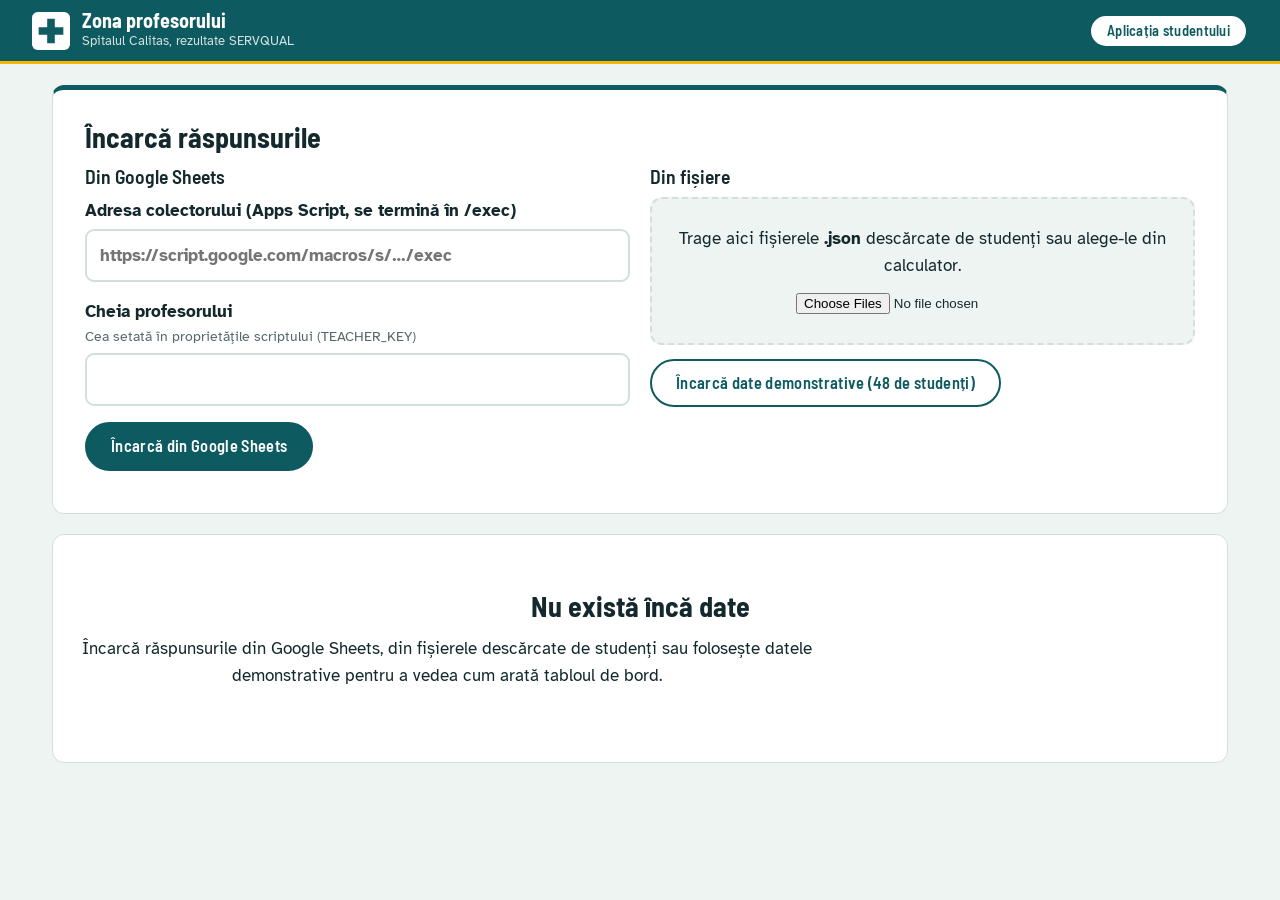
==== profesor.html @ 374f93da "Add files via upload" ====
<!doctype html>
<html lang="ro">
<head>
<meta charset="utf-8">
<meta name="viewport" content="width=device-width, initial-scale=1">
<meta name="robots" content="noindex">
<title>Zona profesorului</title>
<link rel="stylesheet" href="style.css">
</head>
<body>
<header class="topbar">
  <a class="brand" href="profesor.html" aria-label="Zona profesorului">
    <svg viewBox="0 0 40 40" aria-hidden="true"><rect width="40" height="40" rx="6" fill="#fff"/><path d="M16 7h8v9h9v8h-9v9h-8v-9H7v-8h9z" fill="#0f5c63"/></svg>
    <div><b>Zona profesorului</b><span>Spitalul Calitas, rezultate SERVQUAL</span></div>
  </a>
  <div class="sp"></div>
  <a class="btn small" href="./" style="background:#fff">Aplicația studentului</a>
</header>

<div class="twrap">
  <section class="card signed noprint" id="connect">
    <div class="mini connect-mini"><span id="loadedmsg"></span><button class="btn small" id="btn-change">Schimbă sau adaugă date</button></div>
    <div class="full">
    <h2>Încarcă răspunsurile</h2>
    <div class="grid2">
      <div>
        <h3>Din Google Sheets</h3>
        <label class="f">Adresa colectorului (Apps Script, se termină în /exec)
          <input type="text" id="endpoint" placeholder="https://script.google.com/macros/s/…/exec" autocomplete="off"></label>
        <label class="f">Cheia profesorului <span class="h">Cea setată în proprietățile scriptului (TEACHER_KEY)</span>
          <input type="text" id="tkey" autocomplete="off" style="-webkit-text-security:disc"></label>
        <button class="btn primary" id="btn-load">Încarcă din Google Sheets</button>
      </div>
      <div>
        <h3>Din fișiere</h3>
        <div class="drop" id="drop"><p style="margin:0 0 10px">Trage aici fișierele <b>.json</b> descărcate de studenți sau alege-le din calculator.</p>
          <input type="file" id="files" accept=".json,application/json" multiple></div>
        <p style="margin:14px 0 0"><button class="btn" id="btn-demo">Încarcă date demonstrative (48 de studenți)</button></p>
      </div>
    </div>
    </div>
    <p class="status" id="status" role="status"></p>
  </section>

  <div id="dash"></div>
</div>

<script src="config.js"></script>
<script src="content.js"></script>
<script src="cheie.js" onerror="void 0"></script>
<script src="core.js"></script>
<script src="demo.js"></script>
<script src="teacher.js"></script>
</body>
</html>
---- style.css ----
@import url('https://fonts.googleapis.com/css2?family=Atkinson+Hyperlegible:ital,wght@0,400;0,700;1,400&family=Barlow+Semi+Condensed:wght@500;600;700&display=swap');

/* Direcție vizuală: semnalistică de spital (verde-petrol, galben de orientare) și obiectele
   unui pacient: bon de ordine, brățară de identificare, fișă. */
:root {
  --ink: #14292d;
  --muted: #55696b;
  --paper: #eef4f2;
  --paper-2: #e3ece9;
  --card: #ffffff;
  --line: #d3dfdc;
  --sign: #0e5a61;
  --sign-dark: #083e43;
  --sign-soft: #e0efec;
  --wait: #f4b400;
  --wait-deep: #c98f00;
  --wait-soft: #fff3cc;
  --alert: #b8402f;
  --alert-soft: #fbe5e0;
  --ok: #2c7a57;
  --ok-soft: #def1e6;
  --head: 'Barlow Semi Condensed', 'Arial Narrow', Arial, sans-serif;
  --body: 'Atkinson Hyperlegible', 'Segoe UI', Arial, sans-serif;
  --r: 12px;
  color-scheme: light;
}

* { box-sizing: border-box; }
html { scroll-behavior: smooth; }
body { margin: 0; background: var(--paper); color: var(--ink); font: 17px/1.6 var(--body); -webkit-text-size-adjust: 100%; }
h1, h2, h3, h4 { font-family: var(--head); line-height: 1.12; margin: 0 0 .45em; }
h1 { font-size: clamp(1.8rem, 4vw, 2.6rem); font-weight: 700; }
h2 { font-size: clamp(1.4rem, 3vw, 1.75rem); font-weight: 700; }
h3 { font-size: 1.22rem; font-weight: 600; }
p { margin: 0 0 1em; max-width: 68ch; }
a { color: var(--sign); }
:focus-visible { outline: 3px solid var(--wait); outline-offset: 2px; }
#app:focus { outline: none; }
code { background: var(--paper-2); padding: 1px 5px; border-radius: 4px; font-size: .9em; }

/* ---------- Bara de sus ---------- */
.topbar { background: var(--sign); color: #fff; display: flex; align-items: center; gap: 14px; padding: 10px clamp(14px, 3vw, 32px); position: sticky; top: 0; z-index: 30; box-shadow: 0 3px 0 var(--wait); }
.brand { display: flex; align-items: center; gap: 12px; text-decoration: none; color: #fff; min-width: 0; }
.brand svg { width: 38px; height: 38px; flex: none; }
.brand b { font: 700 1.25rem/1.05 var(--head); display: block; }
.brand span { font-size: .8rem; opacity: .82; display: block; white-space: nowrap; overflow: hidden; text-overflow: ellipsis; }
.topbar .sp { flex: 1; }
.timer { font: 700 1.2rem/1 var(--head); font-variant-numeric: tabular-nums; text-align: right; background: rgba(255,255,255,.12); padding: 7px 12px; border-radius: 8px; }
.timer small { display: block; font: 400 .7rem/1.3 var(--body); opacity: .85; }

/* ---------- Schelet ---------- */
.shell { display: grid; grid-template-columns: 230px minmax(0, 1fr); gap: 34px; max-width: 1180px; margin: 0 auto; padding: 30px clamp(14px, 3vw, 32px) 90px; }
.rail { position: sticky; top: 88px; align-self: start; }
.rail ol { list-style: none; margin: 0; padding: 0; position: relative; }
.rail ol::before { content: ''; position: absolute; left: 9px; top: 12px; bottom: 12px; width: 2px; background: var(--line); }
.rail li { padding: 7px 0 7px 32px; position: relative; color: var(--muted); font-size: .95rem; line-height: 1.25; }
.rail li::before { content: ''; position: absolute; left: 2px; top: 9px; width: 16px; height: 16px; border-radius: 50%; background: var(--paper); border: 2px solid var(--line); }
.rail li.done { color: var(--ink); }
.rail li.done::before { background: var(--sign); border-color: var(--sign); box-shadow: inset 0 0 0 3px var(--paper); }
.rail li.cur { color: var(--ink); font-weight: 700; }
.rail li.cur::before { background: var(--wait); border-color: var(--sign-dark); width: 20px; height: 20px; left: 0; top: 7px; }
.rail li small { display: block; font-weight: 400; color: var(--muted); font-size: .76rem; }
.rail .who { margin-top: 22px; padding: 12px 14px; background: var(--card); border: 1px solid var(--line); border-radius: 10px; font-size: .88rem; }
.rail .who b { display: block; font: 700 1.05rem/1.2 var(--head); }
.rail .reset { margin-top: 14px; font-size: .82rem; }
.mobile-prog { display: none; }
.main { min-width: 0; }

.card { background: var(--card); border: 1px solid var(--line); border-radius: var(--r); padding: clamp(18px, 3vw, 32px); margin-bottom: 20px; }
.card.signed { border-top: 5px solid var(--sign); }
.kicker { font: 600 .95rem/1.2 var(--head); color: var(--sign); margin-bottom: 6px; letter-spacing: .01em; }
.lead { font-size: 1.1rem; line-height: 1.65; }
.muted { color: var(--muted); }
.small { font-size: .88rem; }

/* ---------- Butoane ---------- */
.btn { font: 600 1.02rem/1 var(--head); letter-spacing: .02em; padding: 14px 24px; border-radius: 999px; border: 2px solid var(--sign); background: #fff; color: var(--sign); cursor: pointer; text-decoration: none; display: inline-block; transition: background .15s, transform .1s; }
.btn:hover { background: var(--sign-soft); }
.btn:active { transform: translateY(1px); }
.btn.primary { background: var(--sign); color: #fff; }
.btn.primary:hover { background: var(--sign-dark); }
.btn.go { background: var(--wait); border-color: var(--wait); color: var(--ink); }
.btn.go:hover { background: #ffc61a; }
.btn.warn { border-color: var(--alert); color: var(--alert); }
.btn[disabled] { opacity: .45; cursor: not-allowed; }
.btn.small { padding: 8px 16px; font-size: .9rem; }
.nav { display: flex; justify-content: space-between; gap: 12px; align-items: center; margin-top: 10px; flex-wrap: wrap; }
.nav .msg { flex-basis: 100%; }
.alertbox, .infobox, .waitbox { padding: 14px 18px; border-radius: 10px; margin: 0 0 16px; }
.alertbox { background: var(--alert-soft); border: 1px solid #efc3ba; }
.alertbox ul { margin: .4em 0 0; padding-left: 1.2em; }
.infobox { background: var(--sign-soft); border: 1px solid #c3dfda; }
.waitbox { background: var(--wait-soft); border: 1px solid #f1d98a; }

/* ---------- Formulare ---------- */
label.f { display: block; font-weight: 700; margin: 0 0 16px; }
label.f span.h { font-weight: 400; color: var(--muted); font-size: .88rem; display: block; }
input[type=text], input[type=number], select, textarea { font: inherit; width: 100%; padding: 11px 13px; border: 2px solid var(--line); border-radius: 9px; background: #fff; color: var(--ink); margin-top: 5px; }
input[type=text]:focus, select:focus, textarea:focus { border-color: var(--sign); outline: none; box-shadow: 0 0 0 4px var(--sign-soft); }
textarea { min-height: 110px; resize: vertical; }
.row2 { display: grid; grid-template-columns: 1fr 1fr; gap: 14px; }
.counter { font-size: .8rem; color: var(--muted); text-align: right; font-weight: 400; margin-top: 3px; }
.counter.ok { color: var(--ok); }
.checks { display: grid; grid-template-columns: repeat(auto-fill, minmax(220px, 1fr)); gap: 8px; margin: 8px 0 18px; }
.checks label { display: flex; align-items: center; gap: 10px; border: 2px solid var(--line); padding: 10px 12px; border-radius: 9px; cursor: pointer; background: #fff; font-weight: 400; }
.checks input { width: 18px; height: 18px; accent-color: var(--sign); }
.checks label:has(input:checked) { border-color: var(--sign); background: var(--sign-soft); font-weight: 700; }

/* ---------- Coperta ---------- */
.cover { background: var(--sign); color: #fff; border-radius: 18px; overflow: hidden; display: grid; grid-template-columns: minmax(0, 1.15fr) minmax(0, .85fr); margin-bottom: 22px; position: relative; }
.cover .txt { padding: clamp(24px, 4vw, 44px); }
.cover h1 { color: #fff; font-size: clamp(2rem, 4.6vw, 3rem); line-height: 1.02; margin-bottom: .35em; }
.cover p { opacity: .93; }
.cover .kicker { color: var(--wait); }
.cover .art { position: relative; background: linear-gradient(180deg, #bfe1db 0%, #e2f1ee 100%); min-height: 280px; }
.cover .art svg { position: absolute; left: 0; right: 0; bottom: 0; width: 100%; height: auto; }
.meta { display: flex; flex-wrap: wrap; gap: 10px; margin-top: 18px; }
.meta span { background: rgba(255,255,255,.13); border: 1px solid rgba(255,255,255,.25); border-radius: 999px; padding: 6px 14px; font-size: .9rem; }

/* Bonul de ordine */
.ticket { position: absolute; right: 22px; top: 22px; width: 150px; background: #fff; color: var(--ink); border-radius: 6px; padding: 12px 12px 14px; text-align: center; transform: rotate(4deg); box-shadow: 0 10px 22px rgba(8,62,67,.25); font-size: .72rem; line-height: 1.25; }
.ticket::before, .ticket::after { content: ''; position: absolute; left: 0; right: 0; height: 8px; background: radial-gradient(circle at 5px 0, transparent 4px, #fff 4.5px) 0 0 / 10px 8px repeat-x; }
.ticket::before { top: -7px; transform: rotate(180deg); }
.ticket::after { bottom: -7px; }
.ticket b { display: block; font: 700 2.6rem/1 var(--head); color: var(--sign); letter-spacing: .02em; margin: 2px 0; }
.ticket .now { display: block; margin-top: 8px; padding-top: 8px; border-top: 1px dashed var(--line); color: var(--alert); font-weight: 700; }

.howto { list-style: none; padding: 0; margin: 0 0 1em; display: grid; grid-template-columns: repeat(auto-fit, minmax(128px, 1fr)); gap: 12px; counter-reset: h; }
.howto li { counter-increment: h; background: var(--paper); border-radius: 10px; padding: 14px; font-size: .95rem; line-height: 1.4; }
.howto li::before { content: counter(h); display: grid; place-items: center; width: 30px; height: 30px; border-radius: 50%; background: var(--sign); color: #fff; font: 700 1rem/1 var(--head); margin-bottom: 8px; }

/* ---------- Spitalul ---------- */
.hero { background: var(--sign); color: #fff; border-radius: 18px; padding: clamp(22px, 4vw, 40px); margin-bottom: 20px; position: relative; overflow: hidden; }
.hero::after { content: ''; position: absolute; right: -40px; top: -40px; width: 220px; height: 220px; background: radial-gradient(circle, rgba(255,255,255,.09) 0 60%, transparent 61%); }
.hero .cross { position: absolute; right: 34px; top: 30px; width: 72px; height: 72px; opacity: .9; }
.hero h1 { color: #fff; margin-bottom: .25em; max-width: 18ch; }
.hero p { margin: 0; opacity: .93; max-width: 60ch; }
.hero .kicker { color: var(--wait); }
.hero .motto { font: 600 1.3rem/1.3 var(--head); margin-top: 18px; padding-top: 16px; border-top: 1px solid rgba(255,255,255,.3); }
.stats { display: grid; grid-template-columns: repeat(auto-fit, minmax(150px, 1fr)); gap: 12px; margin-bottom: 20px; }
.stat { padding: 16px 18px; background: var(--card); border: 1px solid var(--line); border-radius: var(--r); }
.stat b { font: 700 2rem/1 var(--head); color: var(--sign); display: block; font-variant-numeric: tabular-nums; }
.stat span { font-size: .85rem; color: var(--muted); display: block; margin-top: 4px; line-height: 1.3; }
.values { display: grid; grid-template-columns: repeat(auto-fit, minmax(210px, 1fr)); gap: 14px; }
.values div { border-left: 4px solid var(--wait); padding: 2px 0 2px 14px; font-size: .95rem; }
.values b { font-family: var(--head); font-size: 1.12rem; display: block; }
.chips { display: flex; flex-wrap: wrap; gap: 8px; padding: 0; list-style: none; margin: 0; }
.chips li { background: var(--sign-soft); color: var(--sign-dark); border-radius: 999px; padding: 6px 14px; font-size: .9rem; }
/* Cartea promisiunilor: arată ca un panou afișat la intrare */
.board { background: #fffdf5; border: 1px solid #ecdca5; border-radius: var(--r); padding: clamp(18px, 3vw, 30px); margin-bottom: 20px; position: relative; }
.board::before, .board::after { content: ''; position: absolute; top: 12px; width: 12px; height: 12px; border-radius: 50%; background: #d9c37a; box-shadow: inset 0 -2px 0 rgba(0,0,0,.15); }
.board::before { left: 14px; } .board::after { right: 14px; }
.charta { list-style: none; padding: 0; margin: 0; counter-reset: p; }
.charta li { counter-increment: p; display: grid; grid-template-columns: 34px 1fr; gap: 12px; padding: 10px 0; border-bottom: 1px dashed #e6d9ac; align-items: start; }
.charta li::before { content: counter(p); font: 700 1rem/30px var(--head); text-align: center; width: 30px; height: 30px; border-radius: 50%; background: var(--wait); color: var(--ink); }
.charta li:last-child { border-bottom: 0; }

/* ---------- Brățara pacientului ---------- */
.band { display: grid; grid-template-columns: 26px minmax(0, 1fr) auto 26px; align-items: stretch; margin: 6px 0 22px; filter: drop-shadow(0 6px 12px rgba(8,62,67,.12)); }
.band .end { background: var(--sign-soft); border: 2px solid #b9d8d3; }
.band .end.l { border-radius: 14px 0 0 14px; border-right: 0; }
.band .end.r { border-radius: 0 14px 14px 0; border-left: 0; background: var(--sign-soft) radial-gradient(circle at 50% 50%, #fff 0 4px, #9cc6bf 4.5px 6px, transparent 6.5px); }
.band .face { background: #fff; border-top: 2px solid #b9d8d3; border-bottom: 2px solid #b9d8d3; padding: 14px 18px; display: grid; grid-template-columns: 64px minmax(0, 1fr); gap: 16px; align-items: center; }
.band .code { background: #fff; border-top: 2px solid #b9d8d3; border-bottom: 2px solid #b9d8d3; padding: 12px 16px; display: flex; flex-direction: column; justify-content: center; align-items: center; gap: 4px; border-left: 1px dashed var(--line); }
.barcode { width: 92px; height: 40px; background: repeating-linear-gradient(90deg, var(--ink) 0 2px, transparent 2px 4px, var(--ink) 4px 5px, transparent 5px 8px, var(--ink) 8px 11px, transparent 11px 12px); }
.band .code small { font: 600 .72rem/1 var(--head); letter-spacing: .12em; color: var(--muted); }
.avatar { width: 64px; height: 64px; border-radius: 50%; background: var(--sign); display: grid; place-items: center; font: 700 1.5rem/1 var(--head); color: #fff; }
.band h1 { font-size: clamp(1.5rem, 3.4vw, 2.1rem); margin: 0 0 4px; }
.band .facts { display: flex; flex-wrap: wrap; gap: 4px 16px; font-size: .9rem; color: var(--muted); }
.band .facts b { color: var(--ink); }
.situatie { font-size: 1.12rem; line-height: 1.7; }
.thought { display: grid; grid-template-columns: 40px 1fr; gap: 14px; align-items: start; background: var(--wait-soft); border-radius: var(--r); padding: 16px 18px; margin-top: 8px; }
.thought svg { width: 40px; height: 40px; }

/* ---------- Scala Likert ---------- */
.dimhead { display: flex; justify-content: space-between; align-items: flex-end; gap: 16px; flex-wrap: wrap; margin-bottom: 4px; }
.dimdots { display: flex; gap: 6px; }
.dimdots i { width: 28px; height: 6px; border-radius: 3px; background: var(--line); }
.dimdots i.on { background: var(--sign); }
.dimdots i.cur { background: var(--wait); }
.modepill { display: inline-flex; align-items: center; gap: 8px; border-radius: 999px; padding: 6px 14px; font: 600 .92rem/1.2 var(--head); margin: 6px 0 14px; }
.modepill.a { background: var(--wait-soft); color: #6d5000; }
.modepill.p { background: var(--sign-soft); color: var(--sign-dark); }
.scalehint { display: grid; grid-template-columns: repeat(5, 56px); gap: 8px; font-size: .74rem; color: var(--muted); margin: 6px 0 2px; line-height: 1.15; }
.scalehint span:last-child { text-align: right; grid-column: 4 / 6; }
.scalehint span:first-child { grid-column: 1 / 3; }
.item { border: 0; padding: 16px 14px; margin: 0 -14px; border-radius: 10px; }
.item + .item { border-top: 1px solid var(--line); border-radius: 0; }
.item.miss { background: var(--alert-soft); border-radius: 10px; box-shadow: inset 4px 0 0 var(--alert); }
.item legend { padding: 0; display: block; margin-bottom: 10px; float: left; width: 100%; line-height: 1.5; }
.item legend .n { display: inline-grid; place-items: center; min-width: 30px; height: 26px; padding: 0 6px; margin-right: 8px; border-radius: 6px; background: var(--paper); font: 700 .95rem/1 var(--head); color: var(--sign); }
.scale { display: flex; gap: 8px; clear: both; flex-wrap: wrap; }
.scale label { position: relative; }
.scale input { position: absolute; opacity: 0; inset: 0; width: 100%; height: 100%; margin: 0; cursor: pointer; }
.scale span { display: grid; place-items: center; width: 56px; height: 46px; border: 2px solid var(--line); border-radius: 10px; background: #fff; font: 700 1.2rem/1 var(--head); color: var(--muted); transition: background .12s, border-color .12s; }
.scale input:hover + span { border-color: var(--sign); color: var(--sign); }
.scale input:checked + span { background: var(--sign); border-color: var(--sign); color: #fff; }
.scale input:focus-visible + span { outline: 3px solid var(--wait); outline-offset: 2px; }
.scale.nps { gap: 5px; }
.scale.nps span { width: 44px; height: 42px; font-size: 1.05rem; }
.progress-line { font-size: .88rem; color: var(--muted); margin: 0; }
.miss:not(.item) { outline: 3px solid var(--alert); outline-offset: 4px; border-radius: 6px; }

/* ---------- Importanță ---------- */
.imp { display: grid; grid-template-columns: minmax(0, 1fr) 80px; gap: 4px 18px; align-items: center; padding: 14px 0; border-bottom: 1px solid var(--line); }
.imp b { font-family: var(--head); font-size: 1.15rem; }
.imp input[type=range] { width: 100%; accent-color: var(--sign); grid-column: 1 / 2; height: 28px; }
.imp .val { font: 700 1.8rem/1 var(--head); text-align: right; grid-row: 1 / 4; grid-column: 2; color: var(--sign); font-variant-numeric: tabular-nums; }
.imp .d { color: var(--muted); font-size: .86rem; grid-column: 1; }
.imp-total { font: 700 1.25rem/1 var(--head); padding: 16px 18px; margin-top: 16px; border-radius: 10px; background: var(--alert-soft); color: var(--alert); }
.imp-total.ok { color: var(--ok); background: var(--ok-soft); }
.impbar { display: flex; height: 14px; border-radius: 7px; overflow: hidden; background: var(--paper-2); margin-top: 10px; }
.impbar i { display: block; height: 100%; border-right: 2px solid #fff; }

/* ---------- Parcursul ---------- */
.journey { display: flex; gap: 0; margin: 0 0 18px; }
.journey span { flex: 1; text-align: center; font: 600 .78rem/1.2 var(--head); color: var(--muted); position: relative; padding-top: 22px; }
.journey span::before { content: ''; position: absolute; top: 4px; left: 50%; width: 14px; height: 14px; margin-left: -7px; border-radius: 50%; background: var(--paper); border: 2px solid var(--line); z-index: 1; }
.journey span::after { content: ''; position: absolute; top: 10px; left: -50%; right: 50%; height: 2px; background: var(--line); }
.journey span:first-child::after { display: none; }
.journey span.done::before { background: var(--sign); border-color: var(--sign); }
.journey span.done::after, .journey span.cur::after { background: var(--sign); }
.journey span.cur { color: var(--ink); }
.journey span.cur::before { background: var(--wait); border-color: var(--sign-dark); width: 18px; height: 18px; margin-left: -9px; top: 2px; }
.moment .mhead { display: flex; gap: 14px; align-items: center; flex-wrap: wrap; margin-bottom: 6px; }
.ora { display: inline-flex; align-items: center; gap: 8px; font: 700 1.15rem/1 var(--head); background: var(--ink); color: #fff; padding: 8px 12px; border-radius: 8px; font-variant-numeric: tabular-nums; }
.ora svg { width: 16px; height: 16px; }
.moment .lead { margin-top: 14px; }
.waitstrip { display: grid; grid-template-columns: auto minmax(0, 1fr); gap: 16px; align-items: center; background: var(--paper); border-radius: 10px; padding: 14px 16px; margin: 16px 0; }
.waitstrip .big { font: 700 1.6rem/1 var(--head); font-variant-numeric: tabular-nums; }
.waitstrip .big small { display: block; font: 400 .74rem/1.3 var(--body); color: var(--muted); }
.mini-bar { display: flex; height: 14px; border-radius: 7px; overflow: hidden; background: var(--line); }
.seg.w, .legend-w { background: repeating-linear-gradient(-45deg, var(--wait) 0 7px, var(--wait-deep) 7px 9px); }
.seg.s, .legend-s { background: var(--sign); }
.promis { display: grid; grid-template-columns: 34px 1fr; gap: 12px; align-items: start; background: #fffdf5; border: 1px solid #ecdca5; padding: 12px 16px; margin: 0 0 16px; font-size: .95rem; border-radius: 10px; }
.promis .pin { width: 30px; height: 30px; border-radius: 50%; background: var(--wait); display: grid; place-items: center; font: 700 1rem/1 var(--head); }
.promis b { font-family: var(--head); display: block; font-size: 1rem; }
.rating { display: grid; grid-template-columns: repeat(5, minmax(0, 1fr)); gap: 8px; margin: 10px 0 4px; }
.rating label { position: relative; }
.rating input { position: absolute; opacity: 0; inset: 0; width: 100%; height: 100%; margin: 0; cursor: pointer; z-index: 1; }
.rating span { display: flex; flex-direction: column; align-items: center; gap: 4px; text-align: center; border: 2px solid var(--line); border-radius: 12px; padding: 10px 4px 8px; font-size: .8rem; background: #fff; line-height: 1.15; transition: background .12s, border-color .12s; }
.rating svg { width: 34px; height: 34px; }
.rating input:hover + span { border-color: var(--sign); }
.rating input:checked + span { background: var(--sign); border-color: var(--sign); color: #fff; }
.rating input:focus-visible + span { outline: 3px solid var(--wait); outline-offset: 2px; }

.fisa { margin: 8px 0 18px; }
.fisa .track { display: flex; height: 44px; border-radius: 10px; overflow: hidden; background: #fff; border: 1px solid var(--line); }
.fisa .track > div { height: 100%; min-width: 3px; }
.fisa .track > div + div { border-left: 2px solid #fff; }
.split { display: grid; grid-template-columns: 1fr 1fr; gap: 12px; margin: 16px 0; }
.split div { border-radius: 10px; padding: 14px 16px; }
.split .w { background: var(--wait-soft); }
.split .s { background: var(--sign-soft); }
.split b { font: 700 2rem/1 var(--head); display: block; font-variant-numeric: tabular-nums; }
.split span { font-size: .88rem; color: var(--muted); }
.rchip { display: inline-grid; place-items: center; width: 30px; height: 26px; border-radius: 6px; font: 700 .95rem/1 var(--head); }
.lg { font-size: .85rem; display: inline-flex; align-items: center; gap: 6px; margin-right: 16px; }
.lg::before { content: ''; display: inline-block; width: 22px; height: 12px; border-radius: 3px; }
.lg.legend-w::before { background: repeating-linear-gradient(-45deg, var(--wait) 0 7px, var(--wait-deep) 7px 9px); }
.lg.legend-s::before { background: var(--sign); }
.lg.a::before { background: var(--wait); }
.lg.p::before { background: var(--sign); }
.lg.legend-w, .lg.legend-s { background: none; }

/* ---------- Rezultate ---------- */
.res-grid { display: grid; grid-template-columns: minmax(0, 1fr) minmax(0, 1fr); gap: 28px; align-items: center; }
.bignum { font: 700 clamp(3.2rem, 8vw, 4.6rem)/1 var(--head); font-variant-numeric: tabular-nums; margin: 4px 0 10px; }
.bignum.neg { color: var(--alert); }
.bignum.pos { color: var(--ok); }
.gauge { margin: 14px 0 18px; }
.gauge .bar { position: relative; height: 14px; border-radius: 7px; background: linear-gradient(90deg, #d9725f 0 37.5%, #f0b27a 37.5% 43.75%, #f4d77a 43.75% 50%, #8cc7a7 50% 100%); }
.gauge .mk { position: absolute; top: -7px; width: 4px; height: 28px; margin-left: -2px; background: var(--ink); border-radius: 2px; }
.gauge .mk::after { content: ''; position: absolute; top: -6px; left: -4px; border: 6px solid transparent; border-top-color: var(--ink); }
.gauge .ticks { display: flex; justify-content: space-between; font-size: .72rem; color: var(--muted); margin-top: 6px; font-variant-numeric: tabular-nums; }
.tag { display: inline-block; font: 600 .85rem/1 var(--head); padding: 6px 10px; border-radius: 999px; letter-spacing: .02em; white-space: nowrap; }
.tag.ok { background: var(--ok-soft); color: var(--ok); }
.tag.low { background: var(--sign-soft); color: var(--sign-dark); }
.tag.mid { background: var(--wait-soft); color: #6d5000; }
.tag.high { background: var(--alert-soft); color: var(--alert); }
.gaplist { list-style: none; padding: 0; margin: 0; }
.gaplist li { display: grid; grid-template-columns: 56px 1fr; gap: 14px; padding: 12px 0; border-bottom: 1px solid var(--line); align-items: start; }
.gaplist li:last-child { border-bottom: 0; }
.gaplist .g { font: 700 1.3rem/1 var(--head); text-align: center; padding: 8px 0; border-radius: 8px; font-variant-numeric: tabular-nums; }
.gaplist .g.neg { background: var(--alert-soft); color: var(--alert); }
.gaplist .g.pos { background: var(--ok-soft); color: var(--ok); }
table.tbl { width: 100%; border-collapse: collapse; font-size: .95rem; }
table.tbl th, table.tbl td { text-align: left; padding: 10px; border-bottom: 1px solid var(--line); vertical-align: top; }
table.tbl th { font: 600 .9rem/1.2 var(--head); background: var(--paper); }
table.tbl thead th:first-child { border-radius: 8px 0 0 8px; }
table.tbl thead th:last-child { border-radius: 0 8px 8px 0; }
table.tbl td.num, table.tbl th.num { text-align: right; font-variant-numeric: tabular-nums; }
.tblwrap { overflow-x: auto; }

/* ---------- Grafice ---------- */
.chart { width: 100%; height: auto; display: block; font-family: var(--body); }
.chart.radar { max-width: 440px; margin: 0 auto; }
.chart .ring { fill: none; stroke: var(--line); stroke-width: 1; }
.chart .spoke, .chart .grid { stroke: var(--line); stroke-width: 1; }
.chart .zero { stroke: var(--ink); stroke-width: 1.5; }
.chart .tick { font-size: 10px; fill: var(--muted); }
.chart .axis { font-size: 12.5px; fill: var(--ink); font-weight: 700; }
.chart .lab { font-size: 12px; fill: var(--ink); }
.chart .val { font-size: 12px; fill: var(--ink); font-weight: 700; font-variant-numeric: tabular-nums; }
.chart .ser { fill-opacity: .18; stroke-width: 2.5; stroke-linejoin: round; }
.chart .ser.a { fill: var(--wait); stroke: var(--wait-deep); }
.chart .ser.p { fill: var(--sign); stroke: var(--sign); }
.chart .dot.a { fill: var(--wait-deep); } .chart .dot.p { fill: var(--sign); }
.chart .bar.neg { fill: var(--alert); }
.chart .bar.pos { fill: var(--ok); }
.chart .bar.hl { stroke: var(--ink); stroke-width: 2; }
.chart .frame { fill: none; stroke: var(--ink); stroke-width: 1.2; }
.chart .q-hot { fill: var(--alert-soft); }
.chart .qlab { font-size: 11px; fill: var(--muted); font-weight: 700; }
.chart .pt { fill: var(--sign); fill-opacity: .9; stroke: #fff; stroke-width: 2; }
.chart .ptl { font-size: 12px; fill: var(--ink); font-weight: 700; }
.legend { text-align: center; margin-top: 6px; }
.hist { display: flex; gap: 10px; align-items: flex-end; height: 170px; padding-top: 12px; }
.hist .hcol { flex: 1; text-align: center; display: flex; flex-direction: column; justify-content: flex-end; }
.hist .hbar { background: var(--sign); border-radius: 6px 6px 0 0; min-height: 2px; }
.hist .hn { font: 700 1rem/1.4 var(--head); }
.hist .hl { font-size: .72rem; color: var(--muted); line-height: 1.2; padding-top: 4px; }

/* ---------- Propuneri ---------- */
.prop { border: 1px solid var(--line); border-radius: var(--r); padding: 20px; margin-bottom: 16px; background: #fff; }
.prop.miss { border-color: var(--alert); box-shadow: inset 4px 0 0 var(--alert); }
.prop h3 { display: flex; gap: 10px; align-items: center; }
.prop h3 .num { display: grid; place-items: center; width: 32px; height: 32px; border-radius: 50%; background: var(--sign); color: #fff; font-size: 1rem; }
.prop h3 em { font-style: normal; font: 600 .78rem/1 var(--head); padding: 4px 9px; border-radius: 999px; background: var(--paper); color: var(--muted); }

/* ---------- Trimitere ---------- */
.done-card { text-align: center; padding: 34px 20px; }
.done-card svg { width: 76px; height: 76px; margin-bottom: 8px; }

/* ---------- Zona profesorului ---------- */
.tnav { position: sticky; top: 61px; z-index: 20; background: var(--paper); border-bottom: 1px solid var(--line); padding: 10px clamp(14px, 3vw, 32px); display: flex; flex-wrap: wrap; gap: 6px; }
.tnav button { font: 600 .95rem/1 var(--head); padding: 10px 14px; border-radius: 999px; color: var(--sign-dark); background: #fff; border: 1px solid var(--line); cursor: pointer; white-space: nowrap; }
.tnav button:hover { background: var(--sign-soft); }
.tnav button[aria-selected=true] { background: var(--sign); color: #fff; border-color: var(--sign); }
.tnav .sp { display: none; }
.tnav .pres { margin-left: auto; background: var(--wait); border-color: var(--wait); color: var(--ink); }
.twrap { max-width: 1240px; margin: 0 auto; padding: 24px clamp(14px, 3vw, 32px) 80px; }
.tsec { margin-bottom: 38px; }
.tsec[hidden] { display: none; }
.tsec > h2 { margin-bottom: .6em; }
.kpis { display: grid; grid-template-columns: repeat(auto-fit, minmax(170px, 1fr)); gap: 12px; margin-bottom: 20px; }
.kpi { background: #fff; border: 1px solid var(--line); padding: 16px 18px; border-radius: var(--r); position: relative; overflow: hidden; }
.kpi::before { content: ''; position: absolute; left: 0; top: 0; bottom: 0; width: 5px; background: var(--sign); }
.kpi b { font: 700 2.3rem/1 var(--head); display: block; font-variant-numeric: tabular-nums; margin-bottom: 4px; }
.kpi span { font-size: .85rem; color: var(--muted); }
.kpi.neg::before { background: var(--alert); } .kpi.neg b { color: var(--alert); }
.kpi.pos::before { background: var(--ok); } .kpi.pos b { color: var(--ok); }
.grid2 { display: grid; grid-template-columns: minmax(0, 1fr) minmax(0, 1fr); gap: 20px; align-items: start; }
.toolbar { display: flex; flex-wrap: wrap; gap: 12px; align-items: end; margin-bottom: 18px; }
.toolbar label.f { margin: 0; min-width: 200px; }
.finding { background: #fff; padding: 14px 18px 14px 22px; margin: 0 0 10px; border-radius: 10px; border: 1px solid var(--line); position: relative; }
.finding::before { content: ''; position: absolute; left: 0; top: 10px; bottom: 10px; width: 4px; border-radius: 2px; background: var(--sign); }
.finding.hot::before { background: var(--alert); }
.finding.good::before { background: var(--ok); }
.finding b { font-family: var(--head); font-size: 1.05rem; }
.action { display: grid; grid-template-columns: 62px 1fr; gap: 16px; padding: 14px 0; border-bottom: 1px solid var(--line); }
.action:last-child { border-bottom: 0; }
.action .gv { font: 700 1.3rem/1 var(--head); text-align: center; align-self: start; padding: 10px 0; border-radius: 8px; background: var(--alert-soft); font-variant-numeric: tabular-nums; }
.action .gv.neg { color: var(--alert); }
.badge { display: inline-block; font: 600 .78rem/1 var(--head); padding: 5px 9px; border-radius: 999px; background: var(--sign-soft); color: var(--sign-dark); margin: 0 4px 4px 0; }
.badge.w { background: var(--wait-soft); color: #6d5000; }
.badge.r { background: var(--alert-soft); color: var(--alert); }
.cards { display: grid; grid-template-columns: repeat(auto-fill, minmax(300px, 1fr)); gap: 14px; }
.pcard { background: #fff; border: 1px solid var(--line); border-radius: var(--r); padding: 16px; font-size: .95rem; }
.pcard dl { margin: 10px 0 0; display: grid; grid-template-columns: auto 1fr; gap: 3px 10px; font-size: .86rem; }
.pcard dt { color: var(--muted); }
.pcard dd { margin: 0; }
.cheie { background: #fff; border: 1px solid var(--line); border-radius: var(--r); padding: 16px 20px; margin-bottom: 14px; }
.cheie ul { margin: .4em 0 0; padding-left: 1.2em; }
.debate { list-style: none; padding: 0; margin: 0; counter-reset: q; display: grid; gap: 12px; }
.debate li { counter-increment: q; background: #fff; border: 1px solid var(--line); border-radius: var(--r); padding: 16px 18px 16px 64px; position: relative; }
.debate li::before { content: counter(q); position: absolute; left: 18px; top: 16px; width: 32px; height: 32px; border-radius: 50%; background: var(--wait); display: grid; place-items: center; font: 700 1.05rem/1 var(--head); }
.debate b { display: block; font-size: 1.05rem; margin-bottom: 4px; }
details.rowd { background: #fff; border: 1px solid var(--line); border-radius: 10px; margin-bottom: 8px; overflow: hidden; }
details.rowd summary { cursor: pointer; padding: 12px 16px; display: grid; grid-template-columns: minmax(160px, 1.4fr) 120px minmax(120px, 1fr) 70px 70px 70px; gap: 10px; align-items: center; font-size: .95rem; list-style: none; }
details.rowd summary::-webkit-details-marker { display: none; }
details.rowd[open] summary { background: var(--sign-soft); }
details.rowd .inner { padding: 16px; border-top: 1px solid var(--line); }
.rowhead { display: grid; grid-template-columns: minmax(160px, 1.4fr) 120px minmax(120px, 1fr) 70px 70px 70px; gap: 10px; padding: 0 17px 8px; font: 600 .85rem/1.2 var(--head); color: var(--muted); }
.drop { border: 2px dashed var(--line); border-radius: var(--r); padding: 26px; text-align: center; background: var(--paper); }
.drop.over { border-color: var(--sign); background: var(--sign-soft); }
.status { font-size: .92rem; margin: 10px 0 0; }
.empty { text-align: center; padding: 56px 20px; }
.connect-mini { display: flex; justify-content: space-between; align-items: center; gap: 12px; flex-wrap: wrap; }

/* Modul de prezentare: text mai mare, fără panoul de încărcare, pentru proiector */
body.present { font-size: 20px; }
body.present #connect { display: none; }
body.present .twrap { max-width: 1400px; }
body.present .kpi b { font-size: 3rem; }
body.present .chart .axis { font-size: 14px; }
body.present .chart .lab, body.present .chart .val { font-size: 13.5px; }

@media (max-width: 880px) {
  .shell { grid-template-columns: 1fr; padding-top: 14px; gap: 0; }
  .rail { display: none; }
  .mobile-prog { display: block; position: sticky; top: 61px; z-index: 10; background: var(--paper); padding: 10px 0; }
  .mobile-prog .bar { height: 8px; background: var(--line); border-radius: 4px; overflow: hidden; }
  .mobile-prog .bar i { display: block; height: 100%; background: var(--sign); border-radius: 4px; }
  .mobile-prog p { margin: 5px 0 0; font-size: .85rem; color: var(--muted); }
  .res-grid, .grid2, .row2, .split { grid-template-columns: 1fr; }
  .cover { grid-template-columns: 1fr; }
  .cover .art { min-height: 200px; order: -1; }
  .ticket { width: 120px; right: 14px; top: 14px; }
  .ticket b { font-size: 2rem; }
  .band { grid-template-columns: 14px minmax(0, 1fr) 14px; }
  .band .code { display: none; }
  .band .face { grid-template-columns: 1fr; padding: 14px; }
  .avatar { width: 52px; height: 52px; font-size: 1.2rem; }
  .hero .cross { width: 44px; height: 44px; right: 18px; top: 18px; }
  .rating span { font-size: .68rem; padding: 8px 2px 6px; }
  .rating svg { width: 28px; height: 28px; }
  .journey span { font-size: 0; }
  details.rowd summary, .rowhead { grid-template-columns: 1fr 1fr; }
  .rowhead { display: none; }
  .tnav { flex-wrap: nowrap; overflow-x: auto; }
  .brand span { display: none; }
  .scale span { width: 52px; }
  .scale.nps span { width: 40px; }
  .scalehint { grid-template-columns: repeat(5, 52px); }
}
@media (max-width: 380px) {
  .scale span { width: 46px; height: 44px; }
  .scale { gap: 6px; }
  .scalehint { grid-template-columns: repeat(5, 46px); gap: 6px; }
}
@media print {
  .topbar, .rail, .mobile-prog, .nav, .tnav, .toolbar, .btn, .noprint { display: none !important; }
  body { background: #fff; font-size: 12pt; }
  .shell, .twrap { display: block; padding: 0; max-width: none; }
  .tsec[hidden] { display: block; }
  .card, .kpi, .finding, .cheie, .pcard { break-inside: avoid; border-color: #999; }
}
@media (prefers-reduced-motion: reduce) { html { scroll-behavior: auto; } * { animation: none !important; transition: none !important; } }

/* Panoul de încărcare restrâns după ce există date */
#connect .mini { display: none; }
#connect.loaded .mini { display: flex; }
#connect.loaded .full { display: none; }
#connect.loaded { padding: 14px 22px; border-top-width: 1px; }
#connect.loaded .status { display: none; }
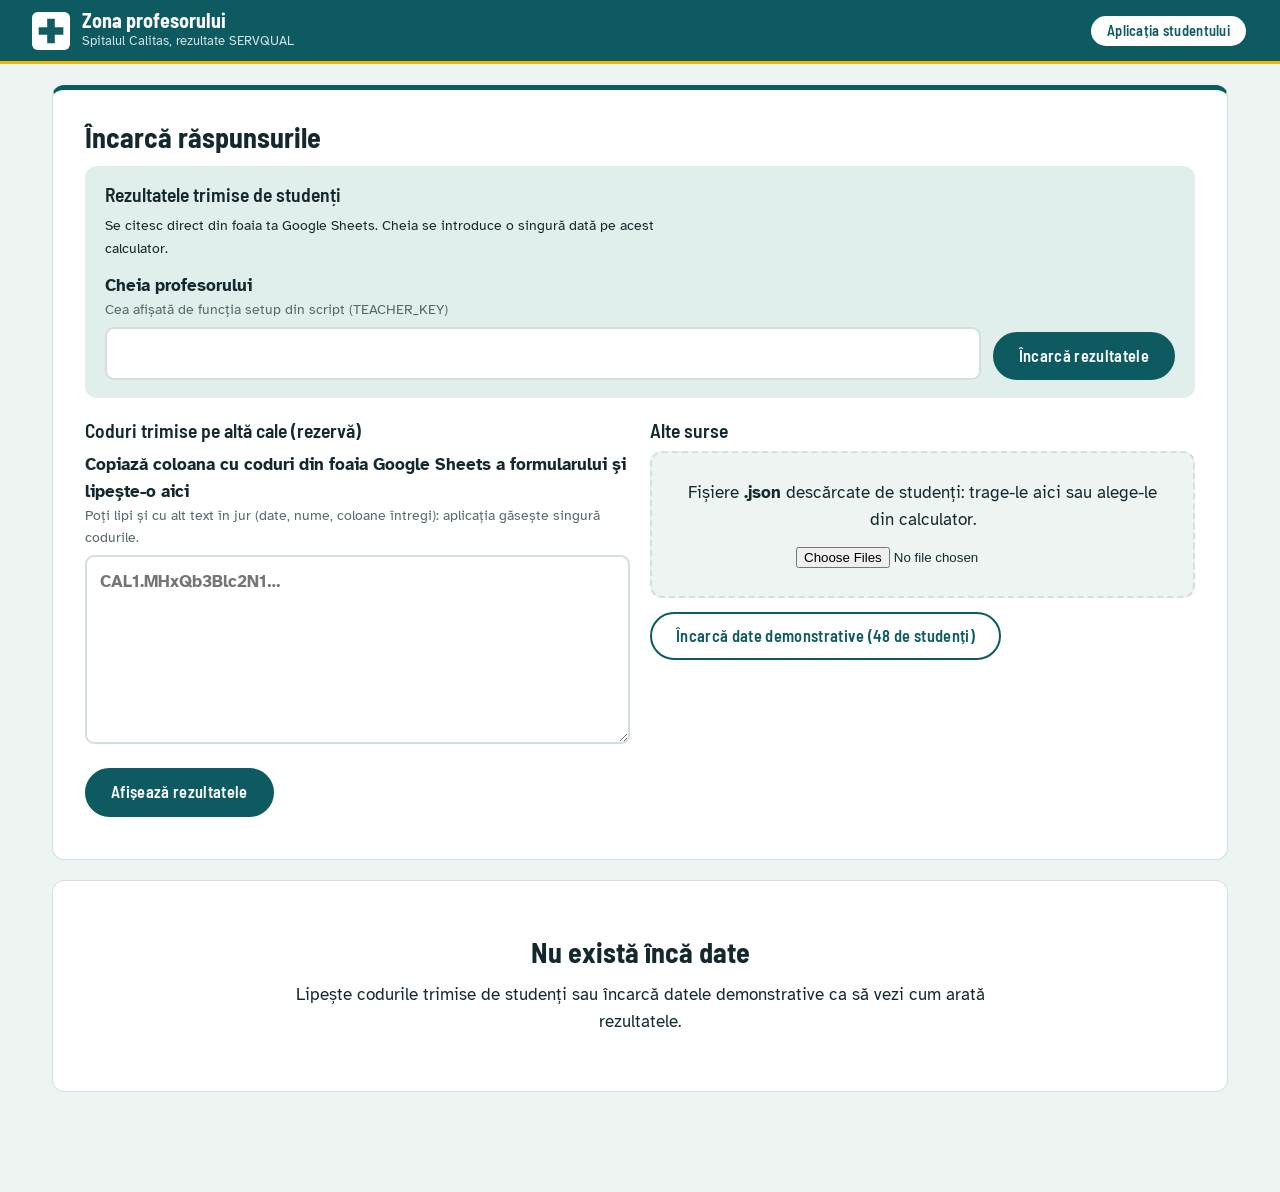
==== commit 270fddd7: "Add files via upload" ====
--- a/profesor.html
+++ b/profesor.html
@@ -19,23 +19,33 @@
 
 <div class="twrap">
   <section class="card signed noprint" id="connect">
-    <div class="mini connect-mini"><span id="loadedmsg"></span><button class="btn small" id="btn-change">Schimbă sau adaugă date</button></div>
+    <div class="mini connect-mini"><span id="loadedmsg"></span>
+      <span class="livebar" id="livebar" hidden><button class="btn small primary" id="btn-refresh">Actualizează</button><label><input type="checkbox" id="auto"> automat la 30 de secunde</label></span>
+      <button class="btn small" id="btn-change">Schimbă sau adaugă date</button></div>
     <div class="full">
     <h2>Încarcă răspunsurile</h2>
+    <div class="livepanel" id="livepanel" hidden><h3>Rezultatele trimise de studenți</h3>
+      <p class="small" style="margin:0 0 12px">Se citesc direct din foaia ta Google Sheets. Cheia se introduce o singură dată pe acest calculator.</p></div>
     <div class="grid2">
       <div>
-        <h3>Din Google Sheets</h3>
-        <label class="f">Adresa colectorului (Apps Script, se termină în /exec)
-          <input type="text" id="endpoint" placeholder="https://script.google.com/macros/s/…/exec" autocomplete="off"></label>
-        <label class="f">Cheia profesorului <span class="h">Cea setată în proprietățile scriptului (TEACHER_KEY)</span>
-          <input type="text" id="tkey" autocomplete="off" style="-webkit-text-security:disc"></label>
-        <button class="btn primary" id="btn-load">Încarcă din Google Sheets</button>
+        <h3 id="codes-title">Lipește codurile studenților</h3>
+        <label class="f">Copiază coloana cu coduri din foaia Google Sheets a formularului și lipește-o aici
+          <span class="h">Poți lipi și cu alt text în jur (date, nume, coloane întregi): aplicația găsește singură codurile.</span>
+          <textarea id="codes" rows="6" placeholder="CAL1.MHxQb3Blc2N1…" spellcheck="false"></textarea></label>
+        <button class="btn primary" id="btn-codes">Afișează rezultatele</button>
       </div>
       <div>
-        <h3>Din fișiere</h3>
-        <div class="drop" id="drop"><p style="margin:0 0 10px">Trage aici fișierele <b>.json</b> descărcate de studenți sau alege-le din calculator.</p>
+        <h3>Alte surse</h3>
+        <div class="drop" id="drop"><p style="margin:0 0 10px">Fișiere <b>.json</b> descărcate de studenți: trage-le aici sau alege-le din calculator.</p>
           <input type="file" id="files" accept=".json,application/json" multiple></div>
         <p style="margin:14px 0 0"><button class="btn" id="btn-demo">Încarcă date demonstrative (48 de studenți)</button></p>
+        <details style="margin-top:16px" id="advanced"><summary style="cursor:pointer;font-weight:700;color:var(--sign)">Avansat: colector Google Apps Script</summary>
+        <div style="margin-top:12px" id="sheetbox">
+        <label class="f" id="eplabel">Adresa colectorului (se termină în /exec)
+          <input type="text" id="endpoint" placeholder="https://script.google.com/macros/s/…/exec" autocomplete="off"></label>
+        <div class="row"><label class="f">Cheia profesorului <span class="h">Cea afișată de funcția setup din script (TEACHER_KEY)</span>
+          <input type="text" id="tkey" autocomplete="off" style="-webkit-text-security:disc"></label>
+        <button class="btn primary" id="btn-load">Încarcă rezultatele</button></div></div></details>
       </div>
     </div>
     </div>
--- a/style.css
+++ b/style.css
@@ -294,7 +294,8 @@
 
 /* ---------- Grafice ---------- */
 .chart { width: 100%; height: auto; display: block; font-family: var(--body); }
-.chart.radar { max-width: 440px; margin: 0 auto; }
+.chart.radar { max-width: 480px; margin: 0 auto; }
+.empty p { margin: 0 auto; }
 .chart .ring { fill: none; stroke: var(--line); stroke-width: 1; }
 .chart .spoke, .chart .grid { stroke: var(--line); stroke-width: 1; }
 .chart .zero { stroke: var(--ink); stroke-width: 1.5; }
@@ -443,4 +444,41 @@
 #connect.loaded .mini { display: flex; }
 #connect.loaded .full { display: none; }
 #connect.loaded { padding: 14px 22px; border-top-width: 1px; }
-#connect.loaded .status { display: none; }
+
+/* Trimiterea prin cod */
+.sendsteps { list-style: none; padding: 0; margin: 16px 0 0; counter-reset: st; display: grid; gap: 14px; }
+.sendsteps li { counter-increment: st; position: relative; padding: 16px 18px 18px 62px; background: var(--paper); border-radius: var(--r); }
+.sendsteps li::before { content: counter(st); position: absolute; left: 16px; top: 15px; width: 32px; height: 32px; border-radius: 50%; background: var(--sign); color: #fff; display: grid; place-items: center; font: 700 1.05rem/1 var(--head); }
+.sendsteps .btn { margin-top: 10px; }
+.codebox { font: 600 .9rem/1.45 ui-monospace, 'Cascadia Mono', Consolas, monospace; word-break: break-all; background: #fff; border: 2px dashed var(--sign) !important; margin: 10px 0 0; min-height: 0; resize: none; color: var(--sign-dark); }
+.copied { color: var(--ok); font-weight: 700; margin-left: 8px; }
+
+/* Concluzii pentru clasă */
+.cc-hero { display: grid; grid-template-columns: minmax(0, 1fr) minmax(0, 1fr); gap: 28px; align-items: center; }
+.cc-hero .lead { font-size: 1.2rem; }
+.cc-grid { display: grid; grid-template-columns: minmax(0, 1fr) minmax(0, 1fr); gap: 20px; align-items: start; }
+.cc-card { background: #fff; border: 1px solid var(--line); border-radius: var(--r); padding: clamp(18px, 3vw, 28px); margin-bottom: 20px; }
+.cc-card h3 { font-size: 1.4rem; display: flex; align-items: center; gap: 10px; }
+.cc-card h3 i { width: 14px; height: 14px; border-radius: 50%; flex: none; }
+.cc-card.bad h3 i { background: var(--alert); }
+.cc-card.good h3 i { background: var(--ok); }
+.cc-card.info h3 i { background: var(--wait); }
+.cc-card.do h3 i { background: var(--sign); }
+.cc-lesson { background: var(--sign); color: #fff; border-radius: 18px; padding: clamp(22px, 4vw, 36px); font: 600 clamp(1.3rem, 2.6vw, 1.8rem)/1.3 var(--head); margin-bottom: 20px; }
+.cc-lesson small { display: block; font: 400 .95rem/1.4 var(--body); opacity: .85; margin-top: 10px; }
+body.present [data-tab="studenti"] { display: none; }
+body.present .cc-card { font-size: 1.05em; }
+@media (max-width: 880px) { .cc-hero, .cc-grid { grid-template-columns: 1fr; } }
+
+.btn.big { font-size: 1.2rem; padding: 18px 34px; }
+.sentok { display: grid; grid-template-columns: 64px 1fr; gap: 16px; align-items: center; background: var(--ok-soft); border-radius: var(--r); padding: 16px 18px; font-size: 1.1rem; }
+.sentok svg { width: 64px; height: 64px; }
+details.fallback { margin-top: 18px; }
+details.fallback summary { cursor: pointer; font-weight: 700; color: var(--sign); }
+.livebar { display: flex; flex-wrap: wrap; align-items: center; gap: 10px 16px; }
+.livebar label { display: inline-flex; align-items: center; gap: 6px; font-size: .9rem; cursor: pointer; }
+.livebar input[type=checkbox] { width: 18px; height: 18px; accent-color: var(--sign); }
+.livepanel { background: var(--sign-soft); border-radius: var(--r); padding: 18px 20px; margin-bottom: 22px; }
+.livepanel .row { display: flex; gap: 12px; align-items: end; flex-wrap: wrap; }
+.livepanel label.f { margin: 0; flex: 1; min-width: 220px; }
+[hidden] { display: none !important; }
